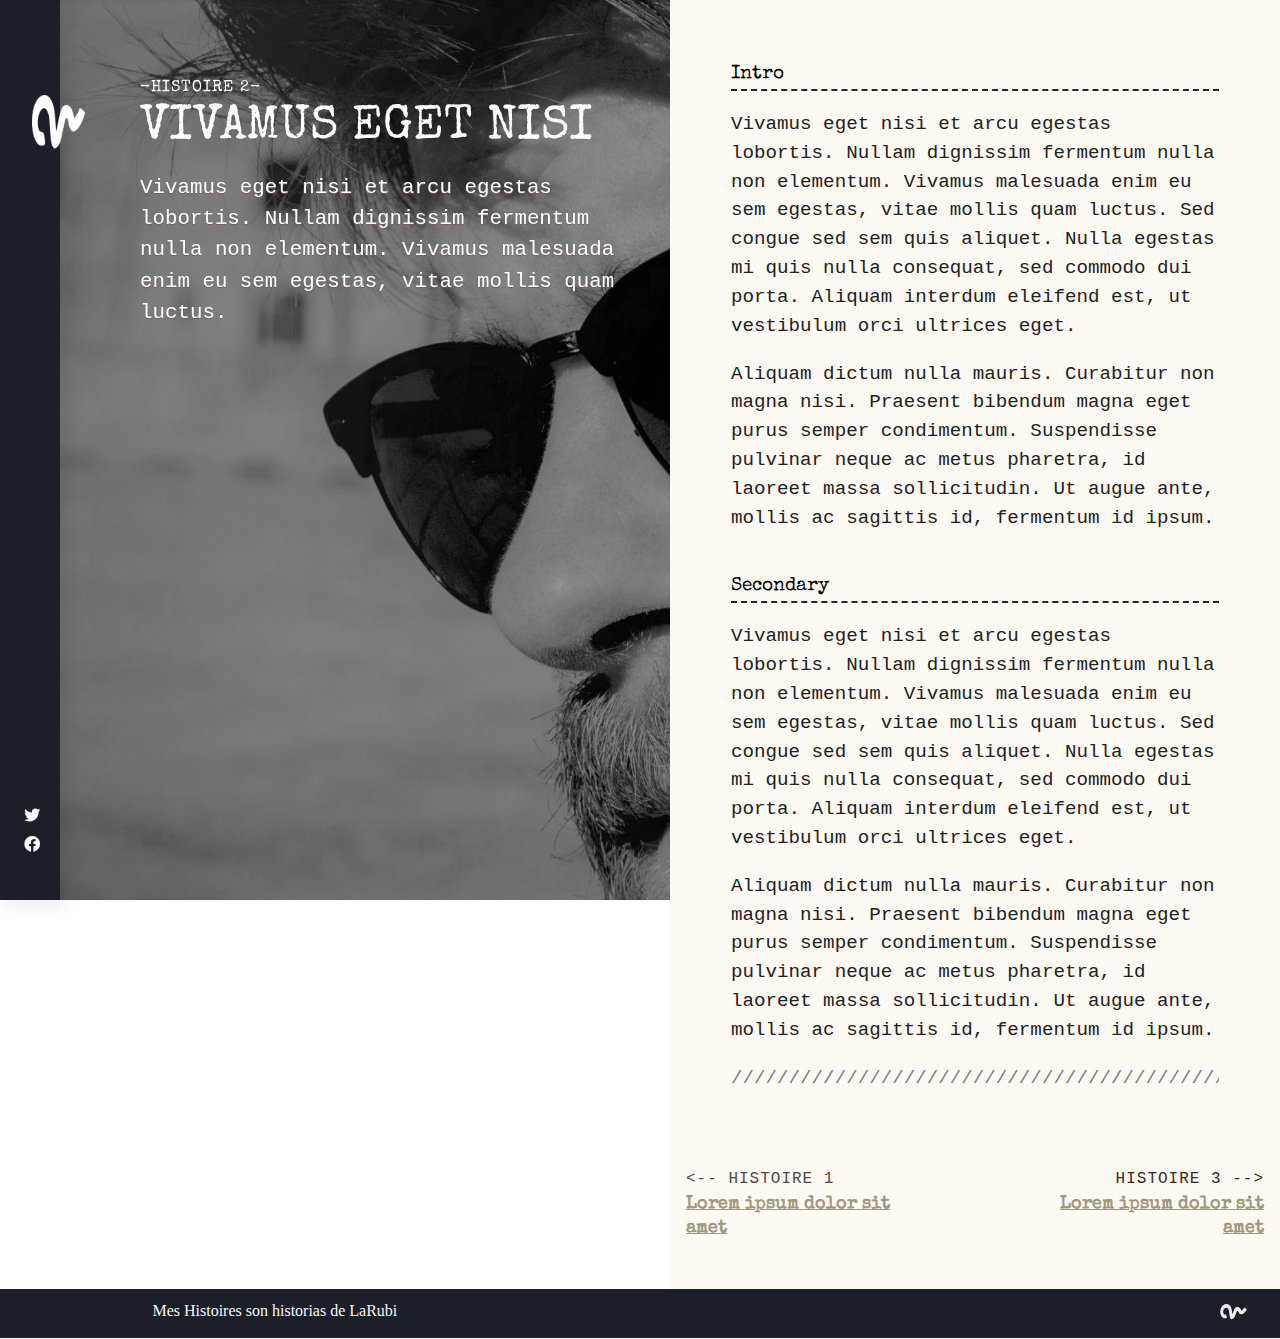
==== sheets/episodio_02.html @ 2a57379e "start" ====
<!doctype html>
<html>
    
<head>
      <meta charset="utf-8">
      <meta name="description" content="">
      <meta name="viewport" content="width=device-width, initial-scale=1">
      <title>Vivamus eget nisi</title>
      <link rel="stylesheet" href="assets/css/dropcast0af4.css?v6">
      <link rel="author" href="humans.html">
      <link href="../use.fontawesome.com/releases/v5.0.6/css/all.css" rel="stylesheet">
      <link href="https://fonts.googleapis.com/css?family=Open+Sans|Special+Elite" rel="stylesheet">
      <script src="../ajax.googleapis.com/ajax/libs/jquery/3.3.1/jquery.min.js"></script>
      <!-- Global site tag (gtag.js) - Google Analytics -->
<script async src="https://www.googletagmanager.com/gtag/js?id=UA-24274529-2"></script>
<script>
  window.dataLayer = window.dataLayer || [];
  function gtag(){dataLayer.push(arguments);}
  gtag('js', new Date());

  gtag('config', 'UA-24274529-2');
</script>
<meta name="description" content="Lorem ipsum dolor sit amet, consectetur adipiscing elit, sed do eiusmod tempor incididunt ut labore et dolore magna aliqua. Ut enim ad minim veniam, quis nostrud exercitation ullamco laboris nisi ut aliquip ex ea commodo consequat. Duis aute irure dolor in reprehenderit in voluptate velit esse cillum dolore eu fugiat nulla pariatur. Excepteur sint occaecat cupidatat non proident, sunt in culpa qui officia deserunt mollit anim id est laborum.">
<meta name="image" content="https://cuonda.com/storage/podcasts/28/rs/image_600x600.jpg">
<!-- Schema.org for Google -->
<meta itemprop="name" content="Mon titre">
<meta itemprop="description" content="Lorem ipsum dolor sit amet, consectetur adipiscing elit, sed do eiusmod tempor incididunt ut labore et dolore magna aliqua. Ut enim ad minim veniam, quis nostrud exercitation ullamco laboris nisi ut aliquip ex ea commodo consequat. Duis aute irure dolor in reprehenderit in voluptate velit esse cillum dolore eu fugiat nulla pariatur. Excepteur sint occaecat cupidatat non proident, sunt in culpa qui officia deserunt mollit anim id est laborum.">
<meta itemprop="image" content="https://cuonda.com/storage/podcasts/28/rs/image_600x600.jpg">
<!-- Twitter -->
<meta name="twitter:card" content="summary">
<meta name="twitter:title" content="Mon titre">
<meta name="twitter:description" content="Lorem ipsum dolor sit amet, consectetur adipiscing elit, sed do eiusmod tempor incididunt ut labore et dolore magna aliqua. Ut enim ad minim veniam, quis nostrud exercitation ullamco laboris nisi ut aliquip ex ea commodo consequat. Duis aute irure dolor in reprehenderit in voluptate velit esse cillum dolore eu fugiat nulla pariatur. Excepteur sint occaecat cupidatat non proident, sunt in culpa qui officia deserunt mollit anim id est laborum.">
<meta name="twitter:site" content="mipseudonimo">
<meta name="twitter:creator" content="mipseudonimo">
<!-- Open Graph general (Facebook, Pinterest & Google+) -->
<meta name="og:title" content="Mon titre">
<meta name="og:description" content="Lorem ipsum dolor sit amet, consectetur adipiscing elit, sed do eiusmod tempor incididunt ut labore et dolore magna aliqua. Ut enim ad minim veniam, quis nostrud exercitation ullamco laboris nisi ut aliquip ex ea commodo consequat. Duis aute irure dolor in reprehenderit in voluptate velit esse cillum dolore eu fugiat nulla pariatur. Excepteur sint occaecat cupidatat non proident, sunt in culpa qui officia deserunt mollit anim id est laborum.">
<meta name="og:image" content="assets/images/background.jpg">
<meta name="og:url" content="https://www.miweb.com/">
<meta name="og:site_name" content="Mon titre">
<meta name="og:locale" content="es_ES">
<meta name="og:type" content="website">
    </head>
    <body class="page--detail">
      <nav>
        <div class="logo nav__logo">
          <a href="index.html"><img src="assets/images/logo.png" alt="logo"/></a>
        </div>
          <ul class="nav__social">
            <li><a href="https://twitter.com/meshistoires " class="nav_social__item"><i class="fab fa-twitter"></i></a></li>
            <li><a href="https://www.facebook.com/meshistoires /" class="nav_social__item"><i class="fab fa-facebook"></i></a></li>

          </ul>
      </nav>
      <section class="site">

        <div class="left">
          <div class="site__fixed">
          <label for="" class="site__label">HISTOIRE 2</label>
          <h1 class="site__title site__title--separator">Vivamus eget nisi</h1>
          <p class="site__description">Vivamus eget nisi et arcu egestas lobortis. Nullam dignissim fermentum nulla non elementum. Vivamus malesuada enim eu sem egestas, vitae mollis quam luctus.</p>
        </div>
        </div>
        <div class="right">
           <div class="background"></div>

          <div class="site__trascription">
            <h4 class="site__secondary_title">Intro</h4>

          <p>Vivamus eget nisi et arcu egestas lobortis. Nullam dignissim fermentum nulla non elementum. Vivamus malesuada enim eu sem egestas, vitae mollis quam luctus. Sed congue sed sem quis aliquet. Nulla egestas mi quis nulla consequat, sed commodo dui porta. Aliquam interdum eleifend est, ut vestibulum orci ultrices eget.</p>

          <p>Aliquam dictum nulla mauris. Curabitur non magna nisi. Praesent bibendum magna eget purus semper condimentum. Suspendisse pulvinar neque ac metus pharetra, id laoreet massa sollicitudin. Ut augue ante, mollis ac sagittis id, fermentum id ipsum.</p>

          <h4 class="site__secondary_title">Secondary</h4>

          <p>Vivamus eget nisi et arcu egestas lobortis. Nullam dignissim fermentum nulla non elementum. Vivamus malesuada enim eu sem egestas, vitae mollis quam luctus. Sed congue sed sem quis aliquet. Nulla egestas mi quis nulla consequat, sed commodo dui porta. Aliquam interdum eleifend est, ut vestibulum orci ultrices eget.</p>

          <p>Aliquam dictum nulla mauris. Curabitur non magna nisi. Praesent bibendum magna eget purus semper condimentum. Suspendisse pulvinar neque ac metus pharetra, id laoreet massa sollicitudin. Ut augue ante, mollis ac sagittis id, fermentum id ipsum.</p>

          <hr class="fin" />
          </div><a href="#" class="go-top" style="display: none;">Subir</a>
          <div class="site__navigation">
             <a href="episodio_01.html" class="site__navigation_items site__navigation_items--left ">
                <label for=""><-- HISTOIRE 1</label>
                <h4>Lorem ipsum dolor sit amet</h4>
              </a>
              <a href="episodio_03.html" class="site__navigation_items site__navigation_items--right">
                <label for="">HISTOIRE 3 --></label>
                <h4>Lorem ipsum dolor sit amet</h4>
              </a>
        </div>
      </section>
     
      <footer>
        <p class="footer__content">Mes Histoires son historias de LaRubi</p>
        <div class="logo footer__logo">
          <a href="https://cuonda.com/" target="_blank"><img src="assets/images/logo-white.svg" alt="logo"/></a>
        </div>
      </footer>

      <script src="assets/js/up.js"></script>
    </body>

</html>
---- sheets/assets/css/dropcast0af4.css ----
@charset "UTF-8";body,footer{display:flex}.nav__social,.site__trascription ul li{list-style-type:none}.nav__item,.site__button,.site__label,.site__title{text-transform:uppercase}@keyframes buzz{50%{transform:translate(3px)}100%{transform:translate(-3px)}}@keyframes spin{from{transform:rotateZ(0)}to{transform:rotateZ(1turn)}}@keyframes shake{0%,100%,20%{transform:translateX(0)}40%,80%{transform:translateX(-2px)}60%{transform:translateX(2px)}}*{box-sizing:border-box}body,html{margin:0;padding:0;-webkit-font-smoothing:antialiased;-moz-osx-font-smoothing:grayscale}html{height:100%}body{min-height:100%;font-size:62.5%;font-family:Georgia,serif;color:#222;flex-direction:column}body.page--detail .site__title{margin-top:.5rem}.site__author,.site__label,.title,h1,h2,h3,h4,h5{font-family:'Special Elite',serif}a{text-decoration:none;color:#755351;font-weight:500}a:hover,footer .footer__links a{text-decoration:underline}footer{background-color:#1C1F2A;padding:.5rem 2rem;font-size:1rem;font-weight:300;color:#f5f5f5}footer .footer__content{width:90%;margin:5px auto}footer .footer__logo{text-align:right;align-self:center;margin-top:.5rem 0 -.5rem 0}footer .footer__links{display:block;text-align:center;margin-top:5px}footer .footer__links a{color:#c7c7c7;margin:0 5px}.go-top,.go-top:hover,.nav__item a:hover,.site__title a:hover{text-decoration:none}footer .footer__links a+a::before{content:"|";margin-right:5px}.hidden{opacity:0}.go-top{position:fixed;bottom:7rem;right:.5rem;color:#fff;background-color:rgba(0,0,0,.25);font-size:12px;padding:10px;display:none;margin:0}.nav__logo,nav{position:relative}.go-top:hover{background-color:rgba(0,0,0,.6);color:#fff}nav{background:#1C1F2A;box-shadow:5px 2px 20px 0 rgba(0,0,0,.1);display:flex}nav>*{width:50%}.nav__logo{display:block;transform:none;left:28px}.nav__logo img{width:60px;display:block}.nav__item{font-family:Georgia,serif;font-size:1.4rem;color:#222;letter-spacing:1.45px}.nav__item a{color:#222;font-weight:500}.nav__item a:hover{color:#5D6BCF}.nav__social{display:none;position:absolute;bottom:0;left:0;padding:1.5rem;font-size:1rem;line-height:1.8}.nav_social__item{color:#fff;display:block}.nav_social__item:hover{animation:shake .8s ease-in-out}.site{padding:2rem 3rem;background-image:url(../images/Enlight3.jpg);background-repeat:no-repeat;background-position:center;-ms-background-size:contain;-o-background-size:contain;-moz-background-size:contain;-webkit-background-size:contain;background-size:contain}@media only screen and (max-width:999px){.page--detail .site{padding:0;background:0 0}.page--detail .site .left{padding:2rem 3rem;height:auto;background-repeat:no-repeat;background-position:center;-ms-background-size:cover;-o-background-size:cover;-moz-background-size:cover;-webkit-background-size:cover;background-size:cover;background-image:url(../images/salto2.jpg)}.page--detail.creditos .site{background-image:url(../images/Enlight3.jpg)}.page--detail.creditos .site .right{min-height:900px}.page--detail .site .right{padding:2rem 3rem}}@media only screen and (min-width:1000px){.page--detail .site{background-image:url(../images/salto2.jpg)}.page--detail.creditos .site{background-image:url(../images/Enlight3.jpg)}}.site .site__wrapp{width:100%;max-width:550px;text-align:center}.site__title{font-size:3rem;margin-bottom:1rem;position:relative;text-align:left;color:#fff;font-weight:300}.site__title a{color:#fff}.site__author{color:#fff;font-size:1.4rem;margin:0 0 2rem;text-align:left}.site__button,.site__description{font-size:1.3rem;color:#fff;font-family:monospace}.mobile .site__subtitle,.site__button{margin-top:20px}.site__author::after{content:".-";margin-right:5px}.site__description{line-height:1.5;font-weight:200;text-align:left;z-index:1;text-shadow:0 1px 1px #7c5d5b}.site__description a{text-decoration:underline;color:#fff}.audio-player{position:fixed;bottom:0;left:0;right:0;min-width:300px;width:100%;height:100px;overflow:hidden;z-index:10000}.mobile{padding:20px;background:#8c7873;display:block}.desktop{display:none}.desktop .site__description{max-width:700px}.page--detail .site__description{max-width:550px;margin-bottom:60px;margin-top:20px}.background{width:100%;height:100%;background-image:url(../images/ruido.gif);position:absolute;z-index:-1;left:0;background-size:300%}.episode,.episode__detail,.episode__media,.last::after{position:relative}.page--detail .background{z-index:0;background-repeat:repeat}.site__button{border:2px solid #fff;padding:20px;background:0 0;display:inline-block}.site__label{font-size:1rem;font-weight:300;letter-spacing:1px;color:#fff;margin-bottom:10px}.site__label::after,.site__label::before{content:"-"}.site__subtitle{color:#fff;margin:20% 0 0;font-size:1.4rem;font-weight:300}.site__secondary_title{color:#000;margin-top:40px;font-size:1.2rem;border-bottom:2px dashed #272525}.site__trascription{font-family:monospace;font-size:1.2rem;line-height:1.5;max-width:600px;width:100%;margin:20px auto;z-index:5}.site__trascription .note,.site__trascription .voz{font-family:monospace;display:block;color:#676565;margin:5px auto;font-size:1em}.site__trascription .voz::before{content:"—————— ["}.site__trascription .voz::after{content:"]"}.site__trascription ul li p{margin:1px 0 5px}.site__trascription ul li+li::before{content:"---";display:block;margin-bottom:20px;color:#a2a193;margin-top:5px}.site__trascription ul li cite::before{content:"-.";color:#a2a193;margin-right:5px}.site__trascription .fin{width:100%;overflow:hidden;border:0}.site__trascription .fin::after{content:"//////////////////////////////////////////////////////////////////////////////////////////////////"}.site__navigation{display:flex;justify-content:space-between;margin-bottom:2rem;z-index:1}.site__navigation:hover .site__navigation_items{text-decoration:none}.site__navigation *{transition:.5s ease-out}.site__navigation .site__navigation_items{display:flex;flex-direction:column;justify-content:center;padding:1rem}.site__navigation .site__navigation_items label{text-transform:uppercase;letter-spacing:1px;margin-bottom:5px;font-size:1rem;font-family:monospace}.site__navigation .site__navigation_items h4{margin:0;font-size:1.1rem;line-height:1.5rem;font-weight:700}.episode__number,h4{font-family:'Special Elite',serif;font-weight:300}.site__navigation .site__navigation_items--right{padding-left:3.5rem;text-align:right}.site__navigation .site__navigation_items--right label{color:#392827}.site__navigation .site__navigation_items--right:hover label{color:#000}.site__navigation .site__navigation_items--left{padding-right:3.5rem}.site__navigation .site__navigation_items--left label{color:#4e4949}.site__navigation .site__navigation_items--left:hover label{color:#000}#site__bg{display:none}.last .voz{display:inline}.last::after{content:"|";display:inline-block;font-size:1.4rem;top:2px;animation-timing-function:linear;animation-iteration-count:infinite;-webkit-animation-name:blink;-webkit-animation-duration:1.5s;-webkit-animation-timing-function:linear;-webkit-animation-iteration-count:infinite}@-moz-keyframes blink{0%,100%{opacity:1}50%{opacity:0}}@-webkit-keyframes blink{0%,100%{opacity:1}50%{opacity:0}}@keyframes blink{0%,100%{opacity:1}50%{opacity:0}}.episodes{padding:20px}.episode::after{width:100%;display:inline-block;overflow:hidden;margin:20px auto;content:'=================================================================================================================================================='}.episode:nth-child(1) .episode__image{background-image:url(../images/photos/edited/1.jpg);background-size:100%}.episode:nth-child(2) .episode__image,.episode:nth-child(3) .episode__image,.episode:nth-child(4) .episode__image,.episode:nth-child(5) .episode__image{background-image:url(../images/photos/edited/podcast_generico.jpg)}.episode:hover .episode__detail:before{width:100%}.episode:hover:nth-child(1) .episode__image{background-image:url(../images/photos/original/1.jpg)}.episode:hover:nth-child(2) .episode__image,.episode:hover:nth-child(3) .episode__image,.episode:hover:nth-child(4) .episode__image,.episode:hover:nth-child(5) .episode__image{background-image:url(../images/photos/original/podcast_generico.jpg)}.episode__number{display:none;font-size:1rem;margin:5px 0;color:#909090}.episode__number::after,.episode__number::before{content:"-"}.episode__image{background-size:cover;background-position:center;width:100%;height:100%;display:block}.episode__media{float:left;margin-right:20px}.episode__detail{max-width:720px;margin:0 auto;padding:0}h4{font-size:1.2rem;margin-bottom:1rem;color:#c1c2c5}a h4{text-decoration:underline;color:#a29780}.episode__description{margin-top:0;font-size:1.1rem;line-height:1.2;font-weight:400;color:#9a9a9a;font-family:monospace}a .episode__description{color:#292C37}@media only screen and (max-width:320px){.page--detail .site{width:100%;height:428px;background-size:340%}.episode__detail{width:100%}.episode__media{width:100%;height:60px;max-width:100px}}@media only screen and (min-width:320px){.page--detail .site,.site{background-repeat:no-repeat}.left .site__title.site__title--separator:after,.right .playBtn{display:none}.site{background-position:25% 10%;-ms-background-size:cover;-o-background-size:cover;-moz-background-size:cover;-webkit-background-size:cover;background-size:cover}.page--detail .site{background-position:top left;-ms-background-size:220%;-o-background-size:220%;-moz-background-size:220%;-webkit-background-size:220%;background-size:220%}.right .episode__image{width:100px;float:left;margin:1.5rem 1rem 0 0;border-radius:2px}.site__title{font-size:2.5rem}.episode__media{width:100%;height:60px;max-width:100px}}@media only screen and (min-width:480px){.site__title{font-size:3rem}}@media only screen and (min-width:640px){.page--detail .site{background-repeat:no-repeat;background-position:top left;-ms-background-size:100%;-o-background-size:100%;-moz-background-size:100%;-webkit-background-size:100%;background-size:100%}.background{background-size:100%}}@media only screen and (max-width:999px){.creditos .background,.creditos .left{display:none}.page--detail.creditos .site{-ms-background-size:cover;-o-background-size:cover;-moz-background-size:cover;-webkit-background-size:cover;background-size:cover;height:100%}.creditos .site__trascription{color:#fff}.creditos .site__trascription .voz{color:#e2e2e1}.creditos .site__trascription cite,.creditos .site__trascription time{color:#fffbf}.creditos .site__trascription li a p{text-decoration:underline;color:#fff}}@media only screen and (min-width:1000px){.left,nav{flex-direction:column}#site__bg,nav{left:0;bottom:0}body{position:relative}nav{position:fixed;top:0;width:60px;transition:.5s}.episode,.episode__detail{width:100%}.nav__logo{top:91px}footer{padding-left:110px;margin-bottom:-1rem}footer .footer__links{display:inline-block;margin-top:0;float:right}.main{display:flex;padding-left:60px;flex-grow:1}#site__bg,.nav__social{display:block}#site__bg{position:absolute;top:0;right:0;z-index:-1}.site{padding-top:4rem;padding-left:4rem;flex:1}.page--detail .site{background-repeat:no-repeat;background-position:1% 1%;-ms-background-size:cover;-o-background-size:cover;-moz-background-size:cover;-webkit-background-size:cover;background-size:cover;background-attachment:fixed}.nav__item{font-size:.8rem;letter-spacing:2px}.nav__item a{font-weight:600}.episodes{display:flex;flex-wrap:wrap;max-width:520px;padding:3%}.episode a,.episode__number{display:block}.episode{flex-direction:row;margin-right:2rem}.episode a{padding:15px;transition:background .3s ease-in-out}.episode a:hover{text-decoration:none;background:#efefef}.episode__media{width:100%;height:140px;max-width:190px;margin:0 10px 10px 0}.page--detail .site{display:flex;padding:0 0 0 60px}.left,.right{width:50%}.left{padding-left:5rem;padding-top:5rem;display:flex;height:auto}.left .site__title.site__title--separator:after{display:block;width:100px}.left .episode__date{padding:1rem 0 2rem;color:#5D6BCF;font-weight:500;font-size:1rem}.right{display:flex;flex-direction:column;background-color:#fff9f4;position:relative}.right .episode__image{position:absolute;top:0;left:0;bottom:0;right:0;opacity:.1;-webkit-filter:grayscale(100%);filter:grayscale(100%);width:100%;margin:0;float:none;object-fit:cover}.right .site__description{font-weight:500;font-size:1rem;margin:0 5rem auto}.right .site__playbar{margin:5rem 3rem 0}.right .site__navigation{margin:2rem 0}.site__secondary_title{display:block}.audio-player{position:static}.site__fixed{position:fixed}.audio-player,.site__fixed{width:380px}.site__trascription{width:80%}.mobile{display:none}.desktop{display:block}}@media only screen and (min-width:501px) and (max-width:999px){.go-top{bottom:180px}}@media only screen and (min-width:501px){.audio-player{height:160px}}@media only screen and (min-width:1280px){.audio-player{margin-top:120px}.audio-player,.site__fixed{width:520px}}@media only screen and (min-width:1400px){.right .site__secondary_title{max-width:900px;margin:2rem auto 0}.episodes{max-width:800px;padding:4%}}@media only screen and (min-width:1600px){.left{padding-left:5rem;padding-top:5rem}.left .site__title--separator:after{position:relative;margin:0 auto}.right .site__description{max-width:60%;margin:0 auto auto}.right .site__playbar{margin:5rem 10% 0}}
---- use.fontawesome.com/releases/v5.0.6/css/all.css ----
/*!
 * Font Awesome Free 5.0.6 by @fontawesome - http://fontawesome.com
 * License - http://fontawesome.com/license (Icons: CC BY 4.0, Fonts: SIL OFL 1.1, Code: MIT License)
 */
.fa,.fab,.fal,.far,.fas{-moz-osx-font-smoothing:grayscale;-webkit-font-smoothing:antialiased;display:inline-block;font-style:normal;font-variant:normal;text-rendering:auto;line-height:1}.fa-lg{font-size:1.33333em;line-height:.75em;vertical-align:-.0667em}.fa-xs{font-size:.75em}.fa-sm{font-size:.875em}.fa-1x{font-size:1em}.fa-2x{font-size:2em}.fa-3x{font-size:3em}.fa-4x{font-size:4em}.fa-5x{font-size:5em}.fa-6x{font-size:6em}.fa-7x{font-size:7em}.fa-8x{font-size:8em}.fa-9x{font-size:9em}.fa-10x{font-size:10em}.fa-fw{text-align:center;width:1.25em}.fa-ul{list-style-type:none;margin-left:2.5em;padding-left:0}.fa-ul>li{position:relative}.fa-li{left:-2em;position:absolute;text-align:center;width:2em;line-height:inherit}.fa-border{border:.08em solid #eee;border-radius:.1em;padding:.2em .25em .15em}.fa-pull-left{float:left}.fa-pull-right{float:right}.fa.fa-pull-left,.fab.fa-pull-left,.fal.fa-pull-left,.far.fa-pull-left,.fas.fa-pull-left{margin-right:.3em}.fa.fa-pull-right,.fab.fa-pull-right,.fal.fa-pull-right,.far.fa-pull-right,.fas.fa-pull-right{margin-left:.3em}.fa-spin{-webkit-animation:a 2s infinite linear;animation:a 2s infinite linear}.fa-pulse{-webkit-animation:a 1s infinite steps(8);animation:a 1s infinite steps(8)}@-webkit-keyframes a{0%{-webkit-transform:rotate(0deg);transform:rotate(0deg)}to{-webkit-transform:rotate(1turn);transform:rotate(1turn)}}@keyframes a{0%{-webkit-transform:rotate(0deg);transform:rotate(0deg)}to{-webkit-transform:rotate(1turn);transform:rotate(1turn)}}.fa-rotate-90{-ms-filter:"progid:DXImageTransform.Microsoft.BasicImage(rotation=1)";-webkit-transform:rotate(90deg);transform:rotate(90deg)}.fa-rotate-180{-ms-filter:"progid:DXImageTransform.Microsoft.BasicImage(rotation=2)";-webkit-transform:rotate(180deg);transform:rotate(180deg)}.fa-rotate-270{-ms-filter:"progid:DXImageTransform.Microsoft.BasicImage(rotation=3)";-webkit-transform:rotate(270deg);transform:rotate(270deg)}.fa-flip-horizontal{-ms-filter:"progid:DXImageTransform.Microsoft.BasicImage(rotation=0, mirror=1)";-webkit-transform:scaleX(-1);transform:scaleX(-1)}.fa-flip-vertical{-webkit-transform:scaleY(-1);transform:scaleY(-1)}.fa-flip-horizontal.fa-flip-vertical,.fa-flip-vertical{-ms-filter:"progid:DXImageTransform.Microsoft.BasicImage(rotation=2, mirror=1)"}.fa-flip-horizontal.fa-flip-vertical{-webkit-transform:scale(-1);transform:scale(-1)}:root .fa-flip-horizontal,:root .fa-flip-vertical,:root .fa-rotate-90,:root .fa-rotate-180,:root .fa-rotate-270{-webkit-filter:none;filter:none}.fa-stack{display:inline-block;height:2em;line-height:2em;position:relative;vertical-align:middle;width:2em}.fa-stack-1x,.fa-stack-2x{left:0;position:absolute;text-align:center;width:100%}.fa-stack-1x{line-height:inherit}.fa-stack-2x{font-size:2em}.fa-inverse{color:#fff}.fa-500px:before{content:"\f26e"}.fa-accessible-icon:before{content:"\f368"}.fa-accusoft:before{content:"\f369"}.fa-address-book:before{content:"\f2b9"}.fa-address-card:before{content:"\f2bb"}.fa-adjust:before{content:"\f042"}.fa-adn:before{content:"\f170"}.fa-adversal:before{content:"\f36a"}.fa-affiliatetheme:before{content:"\f36b"}.fa-algolia:before{content:"\f36c"}.fa-align-center:before{content:"\f037"}.fa-align-justify:before{content:"\f039"}.fa-align-left:before{content:"\f036"}.fa-align-right:before{content:"\f038"}.fa-amazon:before{content:"\f270"}.fa-amazon-pay:before{content:"\f42c"}.fa-ambulance:before{content:"\f0f9"}.fa-american-sign-language-interpreting:before{content:"\f2a3"}.fa-amilia:before{content:"\f36d"}.fa-anchor:before{content:"\f13d"}.fa-android:before{content:"\f17b"}.fa-angellist:before{content:"\f209"}.fa-angle-double-down:before{content:"\f103"}.fa-angle-double-left:before{content:"\f100"}.fa-angle-double-right:before{content:"\f101"}.fa-angle-double-up:before{content:"\f102"}.fa-angle-down:before{content:"\f107"}.fa-angle-left:before{content:"\f104"}.fa-angle-right:before{content:"\f105"}.fa-angle-up:before{content:"\f106"}.fa-angrycreative:before{content:"\f36e"}.fa-angular:before{content:"\f420"}.fa-app-store:before{content:"\f36f"}.fa-app-store-ios:before{content:"\f370"}.fa-apper:before{content:"\f371"}.fa-apple:before{content:"\f179"}.fa-apple-pay:before{content:"\f415"}.fa-archive:before{content:"\f187"}.fa-arrow-alt-circle-down:before{content:"\f358"}.fa-arrow-alt-circle-left:before{content:"\f359"}.fa-arrow-alt-circle-right:before{content:"\f35a"}.fa-arrow-alt-circle-up:before{content:"\f35b"}.fa-arrow-circle-down:before{content:"\f0ab"}.fa-arrow-circle-left:before{content:"\f0a8"}.fa-arrow-circle-right:before{content:"\f0a9"}.fa-arrow-circle-up:before{content:"\f0aa"}.fa-arrow-down:before{content:"\f063"}.fa-arrow-left:before{content:"\f060"}.fa-arrow-right:before{content:"\f061"}.fa-arrow-up:before{content:"\f062"}.fa-arrows-alt:before{content:"\f0b2"}.fa-arrows-alt-h:before{content:"\f337"}.fa-arrows-alt-v:before{content:"\f338"}.fa-assistive-listening-systems:before{content:"\f2a2"}.fa-asterisk:before{content:"\f069"}.fa-asymmetrik:before{content:"\f372"}.fa-at:before{content:"\f1fa"}.fa-audible:before{content:"\f373"}.fa-audio-description:before{content:"\f29e"}.fa-autoprefixer:before{content:"\f41c"}.fa-avianex:before{content:"\f374"}.fa-aviato:before{content:"\f421"}.fa-aws:before{content:"\f375"}.fa-backward:before{content:"\f04a"}.fa-balance-scale:before{content:"\f24e"}.fa-ban:before{content:"\f05e"}.fa-bandcamp:before{content:"\f2d5"}.fa-barcode:before{content:"\f02a"}.fa-bars:before{content:"\f0c9"}.fa-baseball-ball:before{content:"\f433"}.fa-basketball-ball:before{content:"\f434"}.fa-bath:before{content:"\f2cd"}.fa-battery-empty:before{content:"\f244"}.fa-battery-full:before{content:"\f240"}.fa-battery-half:before{content:"\f242"}.fa-battery-quarter:before{content:"\f243"}.fa-battery-three-quarters:before{content:"\f241"}.fa-bed:before{content:"\f236"}.fa-beer:before{content:"\f0fc"}.fa-behance:before{content:"\f1b4"}.fa-behance-square:before{content:"\f1b5"}.fa-bell:before{content:"\f0f3"}.fa-bell-slash:before{content:"\f1f6"}.fa-bicycle:before{content:"\f206"}.fa-bimobject:before{content:"\f378"}.fa-binoculars:before{content:"\f1e5"}.fa-birthday-cake:before{content:"\f1fd"}.fa-bitbucket:before{content:"\f171"}.fa-bitcoin:before{content:"\f379"}.fa-bity:before{content:"\f37a"}.fa-black-tie:before{content:"\f27e"}.fa-blackberry:before{content:"\f37b"}.fa-blind:before{content:"\f29d"}.fa-blogger:before{content:"\f37c"}.fa-blogger-b:before{content:"\f37d"}.fa-bluetooth:before{content:"\f293"}.fa-bluetooth-b:before{content:"\f294"}.fa-bold:before{content:"\f032"}.fa-bolt:before{content:"\f0e7"}.fa-bomb:before{content:"\f1e2"}.fa-book:before{content:"\f02d"}.fa-bookmark:before{content:"\f02e"}.fa-bowling-ball:before{content:"\f436"}.fa-braille:before{content:"\f2a1"}.fa-briefcase:before{content:"\f0b1"}.fa-btc:before{content:"\f15a"}.fa-bug:before{content:"\f188"}.fa-building:before{content:"\f1ad"}.fa-bullhorn:before{content:"\f0a1"}.fa-bullseye:before{content:"\f140"}.fa-buromobelexperte:before{content:"\f37f"}.fa-bus:before{content:"\f207"}.fa-buysellads:before{content:"\f20d"}.fa-calculator:before{content:"\f1ec"}.fa-calendar:before{content:"\f133"}.fa-calendar-alt:before{content:"\f073"}.fa-calendar-check:before{content:"\f274"}.fa-calendar-minus:before{content:"\f272"}.fa-calendar-plus:before{content:"\f271"}.fa-calendar-times:before{content:"\f273"}.fa-camera:before{content:"\f030"}.fa-camera-retro:before{content:"\f083"}.fa-car:before{content:"\f1b9"}.fa-caret-down:before{content:"\f0d7"}.fa-caret-left:before{content:"\f0d9"}.fa-caret-right:before{content:"\f0da"}.fa-caret-square-down:before{content:"\f150"}.fa-caret-square-left:before{content:"\f191"}.fa-caret-square-right:before{content:"\f152"}.fa-caret-square-up:before{content:"\f151"}.fa-caret-up:before{content:"\f0d8"}.fa-cart-arrow-down:before{content:"\f218"}.fa-cart-plus:before{content:"\f217"}.fa-cc-amazon-pay:before{content:"\f42d"}.fa-cc-amex:before{content:"\f1f3"}.fa-cc-apple-pay:before{content:"\f416"}.fa-cc-diners-club:before{content:"\f24c"}.fa-cc-discover:before{content:"\f1f2"}.fa-cc-jcb:before{content:"\f24b"}.fa-cc-mastercard:before{content:"\f1f1"}.fa-cc-paypal:before{content:"\f1f4"}.fa-cc-stripe:before{content:"\f1f5"}.fa-cc-visa:before{content:"\f1f0"}.fa-centercode:before{content:"\f380"}.fa-certificate:before{content:"\f0a3"}.fa-chart-area:before{content:"\f1fe"}.fa-chart-bar:before{content:"\f080"}.fa-chart-line:before{content:"\f201"}.fa-chart-pie:before{content:"\f200"}.fa-check:before{content:"\f00c"}.fa-check-circle:before{content:"\f058"}.fa-check-square:before{content:"\f14a"}.fa-chess:before{content:"\f439"}.fa-chess-bishop:before{content:"\f43a"}.fa-chess-board:before{content:"\f43c"}.fa-chess-king:before{content:"\f43f"}.fa-chess-knight:before{content:"\f441"}.fa-chess-pawn:before{content:"\f443"}.fa-chess-queen:before{content:"\f445"}.fa-chess-rook:before{content:"\f447"}.fa-chevron-circle-down:before{content:"\f13a"}.fa-chevron-circle-left:before{content:"\f137"}.fa-chevron-circle-right:before{content:"\f138"}.fa-chevron-circle-up:before{content:"\f139"}.fa-chevron-down:before{content:"\f078"}.fa-chevron-left:before{content:"\f053"}.fa-chevron-right:before{content:"\f054"}.fa-chevron-up:before{content:"\f077"}.fa-child:before{content:"\f1ae"}.fa-chrome:before{content:"\f268"}.fa-circle:before{content:"\f111"}.fa-circle-notch:before{content:"\f1ce"}.fa-clipboard:before{content:"\f328"}.fa-clock:before{content:"\f017"}.fa-clone:before{content:"\f24d"}.fa-closed-captioning:before{content:"\f20a"}.fa-cloud:before{content:"\f0c2"}.fa-cloud-download-alt:before{content:"\f381"}.fa-cloud-upload-alt:before{content:"\f382"}.fa-cloudscale:before{content:"\f383"}.fa-cloudsmith:before{content:"\f384"}.fa-cloudversify:before{content:"\f385"}.fa-code:before{content:"\f121"}.fa-code-branch:before{content:"\f126"}.fa-codepen:before{content:"\f1cb"}.fa-codiepie:before{content:"\f284"}.fa-coffee:before{content:"\f0f4"}.fa-cog:before{content:"\f013"}.fa-cogs:before{content:"\f085"}.fa-columns:before{content:"\f0db"}.fa-comment:before{content:"\f075"}.fa-comment-alt:before{content:"\f27a"}.fa-comments:before{content:"\f086"}.fa-compass:before{content:"\f14e"}.fa-compress:before{content:"\f066"}.fa-connectdevelop:before{content:"\f20e"}.fa-contao:before{content:"\f26d"}.fa-copy:before{content:"\f0c5"}.fa-copyright:before{content:"\f1f9"}.fa-cpanel:before{content:"\f388"}.fa-creative-commons:before{content:"\f25e"}.fa-credit-card:before{content:"\f09d"}.fa-crop:before{content:"\f125"}.fa-crosshairs:before{content:"\f05b"}.fa-css3:before{content:"\f13c"}.fa-css3-alt:before{content:"\f38b"}.fa-cube:before{content:"\f1b2"}.fa-cubes:before{content:"\f1b3"}.fa-cut:before{content:"\f0c4"}.fa-cuttlefish:before{content:"\f38c"}.fa-d-and-d:before{content:"\f38d"}.fa-dashcube:before{content:"\f210"}.fa-database:before{content:"\f1c0"}.fa-deaf:before{content:"\f2a4"}.fa-delicious:before{content:"\f1a5"}.fa-deploydog:before{content:"\f38e"}.fa-deskpro:before{content:"\f38f"}.fa-desktop:before{content:"\f108"}.fa-deviantart:before{content:"\f1bd"}.fa-digg:before{content:"\f1a6"}.fa-digital-ocean:before{content:"\f391"}.fa-discord:before{content:"\f392"}.fa-discourse:before{content:"\f393"}.fa-dochub:before{content:"\f394"}.fa-docker:before{content:"\f395"}.fa-dollar-sign:before{content:"\f155"}.fa-dot-circle:before{content:"\f192"}.fa-download:before{content:"\f019"}.fa-draft2digital:before{content:"\f396"}.fa-dribbble:before{content:"\f17d"}.fa-dribbble-square:before{content:"\f397"}.fa-dropbox:before{content:"\f16b"}.fa-drupal:before{content:"\f1a9"}.fa-dyalog:before{content:"\f399"}.fa-earlybirds:before{content:"\f39a"}.fa-edge:before{content:"\f282"}.fa-edit:before{content:"\f044"}.fa-eject:before{content:"\f052"}.fa-elementor:before{content:"\f430"}.fa-ellipsis-h:before{content:"\f141"}.fa-ellipsis-v:before{content:"\f142"}.fa-ember:before{content:"\f423"}.fa-empire:before{content:"\f1d1"}.fa-envelope:before{content:"\f0e0"}.fa-envelope-open:before{content:"\f2b6"}.fa-envelope-square:before{content:"\f199"}.fa-envira:before{content:"\f299"}.fa-eraser:before{content:"\f12d"}.fa-erlang:before{content:"\f39d"}.fa-ethereum:before{content:"\f42e"}.fa-etsy:before{content:"\f2d7"}.fa-euro-sign:before{content:"\f153"}.fa-exchange-alt:before{content:"\f362"}.fa-exclamation:before{content:"\f12a"}.fa-exclamation-circle:before{content:"\f06a"}.fa-exclamation-triangle:before{content:"\f071"}.fa-expand:before{content:"\f065"}.fa-expand-arrows-alt:before{content:"\f31e"}.fa-expeditedssl:before{content:"\f23e"}.fa-external-link-alt:before{content:"\f35d"}.fa-external-link-square-alt:before{content:"\f360"}.fa-eye:before{content:"\f06e"}.fa-eye-dropper:before{content:"\f1fb"}.fa-eye-slash:before{content:"\f070"}.fa-facebook:before{content:"\f09a"}.fa-facebook-f:before{content:"\f39e"}.fa-facebook-messenger:before{content:"\f39f"}.fa-facebook-square:before{content:"\f082"}.fa-fast-backward:before{content:"\f049"}.fa-fast-forward:before{content:"\f050"}.fa-fax:before{content:"\f1ac"}.fa-female:before{content:"\f182"}.fa-fighter-jet:before{content:"\f0fb"}.fa-file:before{content:"\f15b"}.fa-file-alt:before{content:"\f15c"}.fa-file-archive:before{content:"\f1c6"}.fa-file-audio:before{content:"\f1c7"}.fa-file-code:before{content:"\f1c9"}.fa-file-excel:before{content:"\f1c3"}.fa-file-image:before{content:"\f1c5"}.fa-file-pdf:before{content:"\f1c1"}.fa-file-powerpoint:before{content:"\f1c4"}.fa-file-video:before{content:"\f1c8"}.fa-file-word:before{content:"\f1c2"}.fa-film:before{content:"\f008"}.fa-filter:before{content:"\f0b0"}.fa-fire:before{content:"\f06d"}.fa-fire-extinguisher:before{content:"\f134"}.fa-firefox:before{content:"\f269"}.fa-first-order:before{content:"\f2b0"}.fa-firstdraft:before{content:"\f3a1"}.fa-flag:before{content:"\f024"}.fa-flag-checkered:before{content:"\f11e"}.fa-flask:before{content:"\f0c3"}.fa-flickr:before{content:"\f16e"}.fa-flipboard:before{content:"\f44d"}.fa-fly:before{content:"\f417"}.fa-folder:before{content:"\f07b"}.fa-folder-open:before{content:"\f07c"}.fa-font:before{content:"\f031"}.fa-font-awesome:before{content:"\f2b4"}.fa-font-awesome-alt:before{content:"\f35c"}.fa-font-awesome-flag:before{content:"\f425"}.fa-fonticons:before{content:"\f280"}.fa-fonticons-fi:before{content:"\f3a2"}.fa-football-ball:before{content:"\f44e"}.fa-fort-awesome:before{content:"\f286"}.fa-fort-awesome-alt:before{content:"\f3a3"}.fa-forumbee:before{content:"\f211"}.fa-forward:before{content:"\f04e"}.fa-foursquare:before{content:"\f180"}.fa-free-code-camp:before{content:"\f2c5"}.fa-freebsd:before{content:"\f3a4"}.fa-frown:before{content:"\f119"}.fa-futbol:before{content:"\f1e3"}.fa-gamepad:before{content:"\f11b"}.fa-gavel:before{content:"\f0e3"}.fa-gem:before{content:"\f3a5"}.fa-genderless:before{content:"\f22d"}.fa-get-pocket:before{content:"\f265"}.fa-gg:before{content:"\f260"}.fa-gg-circle:before{content:"\f261"}.fa-gift:before{content:"\f06b"}.fa-git:before{content:"\f1d3"}.fa-git-square:before{content:"\f1d2"}.fa-github:before{content:"\f09b"}.fa-github-alt:before{content:"\f113"}.fa-github-square:before{content:"\f092"}.fa-gitkraken:before{content:"\f3a6"}.fa-gitlab:before{content:"\f296"}.fa-gitter:before{content:"\f426"}.fa-glass-martini:before{content:"\f000"}.fa-glide:before{content:"\f2a5"}.fa-glide-g:before{content:"\f2a6"}.fa-globe:before{content:"\f0ac"}.fa-gofore:before{content:"\f3a7"}.fa-golf-ball:before{content:"\f450"}.fa-goodreads:before{content:"\f3a8"}.fa-goodreads-g:before{content:"\f3a9"}.fa-google:before{content:"\f1a0"}.fa-google-drive:before{content:"\f3aa"}.fa-google-play:before{content:"\f3ab"}.fa-google-plus:before{content:"\f2b3"}.fa-google-plus-g:before{content:"\f0d5"}.fa-google-plus-square:before{content:"\f0d4"}.fa-google-wallet:before{content:"\f1ee"}.fa-graduation-cap:before{content:"\f19d"}.fa-gratipay:before{content:"\f184"}.fa-grav:before{content:"\f2d6"}.fa-gripfire:before{content:"\f3ac"}.fa-grunt:before{content:"\f3ad"}.fa-gulp:before{content:"\f3ae"}.fa-h-square:before{content:"\f0fd"}.fa-hacker-news:before{content:"\f1d4"}.fa-hacker-news-square:before{content:"\f3af"}.fa-hand-lizard:before{content:"\f258"}.fa-hand-paper:before{content:"\f256"}.fa-hand-peace:before{content:"\f25b"}.fa-hand-point-down:before{content:"\f0a7"}.fa-hand-point-left:before{content:"\f0a5"}.fa-hand-point-right:before{content:"\f0a4"}.fa-hand-point-up:before{content:"\f0a6"}.fa-hand-pointer:before{content:"\f25a"}.fa-hand-rock:before{content:"\f255"}.fa-hand-scissors:before{content:"\f257"}.fa-hand-spock:before{content:"\f259"}.fa-handshake:before{content:"\f2b5"}.fa-hashtag:before{content:"\f292"}.fa-hdd:before{content:"\f0a0"}.fa-heading:before{content:"\f1dc"}.fa-headphones:before{content:"\f025"}.fa-heart:before{content:"\f004"}.fa-heartbeat:before{content:"\f21e"}.fa-hips:before{content:"\f452"}.fa-hire-a-helper:before{content:"\f3b0"}.fa-history:before{content:"\f1da"}.fa-hockey-puck:before{content:"\f453"}.fa-home:before{content:"\f015"}.fa-hooli:before{content:"\f427"}.fa-hospital:before{content:"\f0f8"}.fa-hotjar:before{content:"\f3b1"}.fa-hourglass:before{content:"\f254"}.fa-hourglass-end:before{content:"\f253"}.fa-hourglass-half:before{content:"\f252"}.fa-hourglass-start:before{content:"\f251"}.fa-houzz:before{content:"\f27c"}.fa-html5:before{content:"\f13b"}.fa-hubspot:before{content:"\f3b2"}.fa-i-cursor:before{content:"\f246"}.fa-id-badge:before{content:"\f2c1"}.fa-id-card:before{content:"\f2c2"}.fa-image:before{content:"\f03e"}.fa-images:before{content:"\f302"}.fa-imdb:before{content:"\f2d8"}.fa-inbox:before{content:"\f01c"}.fa-indent:before{content:"\f03c"}.fa-industry:before{content:"\f275"}.fa-info:before{content:"\f129"}.fa-info-circle:before{content:"\f05a"}.fa-instagram:before{content:"\f16d"}.fa-internet-explorer:before{content:"\f26b"}.fa-ioxhost:before{content:"\f208"}.fa-italic:before{content:"\f033"}.fa-itunes:before{content:"\f3b4"}.fa-itunes-note:before{content:"\f3b5"}.fa-jenkins:before{content:"\f3b6"}.fa-joget:before{content:"\f3b7"}.fa-joomla:before{content:"\f1aa"}.fa-js:before{content:"\f3b8"}.fa-js-square:before{content:"\f3b9"}.fa-jsfiddle:before{content:"\f1cc"}.fa-key:before{content:"\f084"}.fa-keyboard:before{content:"\f11c"}.fa-keycdn:before{content:"\f3ba"}.fa-kickstarter:before{content:"\f3bb"}.fa-kickstarter-k:before{content:"\f3bc"}.fa-korvue:before{content:"\f42f"}.fa-language:before{content:"\f1ab"}.fa-laptop:before{content:"\f109"}.fa-laravel:before{content:"\f3bd"}.fa-lastfm:before{content:"\f202"}.fa-lastfm-square:before{content:"\f203"}.fa-leaf:before{content:"\f06c"}.fa-leanpub:before{content:"\f212"}.fa-lemon:before{content:"\f094"}.fa-less:before{content:"\f41d"}.fa-level-down-alt:before{content:"\f3be"}.fa-level-up-alt:before{content:"\f3bf"}.fa-life-ring:before{content:"\f1cd"}.fa-lightbulb:before{content:"\f0eb"}.fa-line:before{content:"\f3c0"}.fa-link:before{content:"\f0c1"}.fa-linkedin:before{content:"\f08c"}.fa-linkedin-in:before{content:"\f0e1"}.fa-linode:before{content:"\f2b8"}.fa-linux:before{content:"\f17c"}.fa-lira-sign:before{content:"\f195"}.fa-list:before{content:"\f03a"}.fa-list-alt:before{content:"\f022"}.fa-list-ol:before{content:"\f0cb"}.fa-list-ul:before{content:"\f0ca"}.fa-location-arrow:before{content:"\f124"}.fa-lock:before{content:"\f023"}.fa-lock-open:before{content:"\f3c1"}.fa-long-arrow-alt-down:before{content:"\f309"}.fa-long-arrow-alt-left:before{content:"\f30a"}.fa-long-arrow-alt-right:before{content:"\f30b"}.fa-long-arrow-alt-up:before{content:"\f30c"}.fa-low-vision:before{content:"\f2a8"}.fa-lyft:before{content:"\f3c3"}.fa-magento:before{content:"\f3c4"}.fa-magic:before{content:"\f0d0"}.fa-magnet:before{content:"\f076"}.fa-male:before{content:"\f183"}.fa-map:before{content:"\f279"}.fa-map-marker:before{content:"\f041"}.fa-map-marker-alt:before{content:"\f3c5"}.fa-map-pin:before{content:"\f276"}.fa-map-signs:before{content:"\f277"}.fa-mars:before{content:"\f222"}.fa-mars-double:before{content:"\f227"}.fa-mars-stroke:before{content:"\f229"}.fa-mars-stroke-h:before{content:"\f22b"}.fa-mars-stroke-v:before{content:"\f22a"}.fa-maxcdn:before{content:"\f136"}.fa-medapps:before{content:"\f3c6"}.fa-medium:before{content:"\f23a"}.fa-medium-m:before{content:"\f3c7"}.fa-medkit:before{content:"\f0fa"}.fa-medrt:before{content:"\f3c8"}.fa-meetup:before{content:"\f2e0"}.fa-meh:before{content:"\f11a"}.fa-mercury:before{content:"\f223"}.fa-microchip:before{content:"\f2db"}.fa-microphone:before{content:"\f130"}.fa-microphone-slash:before{content:"\f131"}.fa-microsoft:before{content:"\f3ca"}.fa-minus:before{content:"\f068"}.fa-minus-circle:before{content:"\f056"}.fa-minus-square:before{content:"\f146"}.fa-mix:before{content:"\f3cb"}.fa-mixcloud:before{content:"\f289"}.fa-mizuni:before{content:"\f3cc"}.fa-mobile:before{content:"\f10b"}.fa-mobile-alt:before{content:"\f3cd"}.fa-modx:before{content:"\f285"}.fa-monero:before{content:"\f3d0"}.fa-money-bill-alt:before{content:"\f3d1"}.fa-moon:before{content:"\f186"}.fa-motorcycle:before{content:"\f21c"}.fa-mouse-pointer:before{content:"\f245"}.fa-music:before{content:"\f001"}.fa-napster:before{content:"\f3d2"}.fa-neuter:before{content:"\f22c"}.fa-newspaper:before{content:"\f1ea"}.fa-nintendo-switch:before{content:"\f418"}.fa-node:before{content:"\f419"}.fa-node-js:before{content:"\f3d3"}.fa-npm:before{content:"\f3d4"}.fa-ns8:before{content:"\f3d5"}.fa-nutritionix:before{content:"\f3d6"}.fa-object-group:before{content:"\f247"}.fa-object-ungroup:before{content:"\f248"}.fa-odnoklassniki:before{content:"\f263"}.fa-odnoklassniki-square:before{content:"\f264"}.fa-opencart:before{content:"\f23d"}.fa-openid:before{content:"\f19b"}.fa-opera:before{content:"\f26a"}.fa-optin-monster:before{content:"\f23c"}.fa-osi:before{content:"\f41a"}.fa-outdent:before{content:"\f03b"}.fa-page4:before{content:"\f3d7"}.fa-pagelines:before{content:"\f18c"}.fa-paint-brush:before{content:"\f1fc"}.fa-palfed:before{content:"\f3d8"}.fa-paper-plane:before{content:"\f1d8"}.fa-paperclip:before{content:"\f0c6"}.fa-paragraph:before{content:"\f1dd"}.fa-paste:before{content:"\f0ea"}.fa-patreon:before{content:"\f3d9"}.fa-pause:before{content:"\f04c"}.fa-pause-circle:before{content:"\f28b"}.fa-paw:before{content:"\f1b0"}.fa-paypal:before{content:"\f1ed"}.fa-pen-square:before{content:"\f14b"}.fa-pencil-alt:before{content:"\f303"}.fa-percent:before{content:"\f295"}.fa-periscope:before{content:"\f3da"}.fa-phabricator:before{content:"\f3db"}.fa-phoenix-framework:before{content:"\f3dc"}.fa-phone:before{content:"\f095"}.fa-phone-square:before{content:"\f098"}.fa-phone-volume:before{content:"\f2a0"}.fa-php:before{content:"\f457"}.fa-pied-piper:before{content:"\f2ae"}.fa-pied-piper-alt:before{content:"\f1a8"}.fa-pied-piper-pp:before{content:"\f1a7"}.fa-pinterest:before{content:"\f0d2"}.fa-pinterest-p:before{content:"\f231"}.fa-pinterest-square:before{content:"\f0d3"}.fa-plane:before{content:"\f072"}.fa-play:before{content:"\f04b"}.fa-play-circle:before{content:"\f144"}.fa-playstation:before{content:"\f3df"}.fa-plug:before{content:"\f1e6"}.fa-plus:before{content:"\f067"}.fa-plus-circle:before{content:"\f055"}.fa-plus-square:before{content:"\f0fe"}.fa-podcast:before{content:"\f2ce"}.fa-pound-sign:before{content:"\f154"}.fa-power-off:before{content:"\f011"}.fa-print:before{content:"\f02f"}.fa-product-hunt:before{content:"\f288"}.fa-pushed:before{content:"\f3e1"}.fa-puzzle-piece:before{content:"\f12e"}.fa-python:before{content:"\f3e2"}.fa-qq:before{content:"\f1d6"}.fa-qrcode:before{content:"\f029"}.fa-question:before{content:"\f128"}.fa-question-circle:before{content:"\f059"}.fa-quidditch:before{content:"\f458"}.fa-quinscape:before{content:"\f459"}.fa-quora:before{content:"\f2c4"}.fa-quote-left:before{content:"\f10d"}.fa-quote-right:before{content:"\f10e"}.fa-random:before{content:"\f074"}.fa-ravelry:before{content:"\f2d9"}.fa-react:before{content:"\f41b"}.fa-rebel:before{content:"\f1d0"}.fa-recycle:before{content:"\f1b8"}.fa-red-river:before{content:"\f3e3"}.fa-reddit:before{content:"\f1a1"}.fa-reddit-alien:before{content:"\f281"}.fa-reddit-square:before{content:"\f1a2"}.fa-redo:before{content:"\f01e"}.fa-redo-alt:before{content:"\f2f9"}.fa-registered:before{content:"\f25d"}.fa-rendact:before{content:"\f3e4"}.fa-renren:before{content:"\f18b"}.fa-reply:before{content:"\f3e5"}.fa-reply-all:before{content:"\f122"}.fa-replyd:before{content:"\f3e6"}.fa-resolving:before{content:"\f3e7"}.fa-retweet:before{content:"\f079"}.fa-road:before{content:"\f018"}.fa-rocket:before{content:"\f135"}.fa-rocketchat:before{content:"\f3e8"}.fa-rockrms:before{content:"\f3e9"}.fa-rss:before{content:"\f09e"}.fa-rss-square:before{content:"\f143"}.fa-ruble-sign:before{content:"\f158"}.fa-rupee-sign:before{content:"\f156"}.fa-safari:before{content:"\f267"}.fa-sass:before{content:"\f41e"}.fa-save:before{content:"\f0c7"}.fa-schlix:before{content:"\f3ea"}.fa-scribd:before{content:"\f28a"}.fa-search:before{content:"\f002"}.fa-search-minus:before{content:"\f010"}.fa-search-plus:before{content:"\f00e"}.fa-searchengin:before{content:"\f3eb"}.fa-sellcast:before{content:"\f2da"}.fa-sellsy:before{content:"\f213"}.fa-server:before{content:"\f233"}.fa-servicestack:before{content:"\f3ec"}.fa-share:before{content:"\f064"}.fa-share-alt:before{content:"\f1e0"}.fa-share-alt-square:before{content:"\f1e1"}.fa-share-square:before{content:"\f14d"}.fa-shekel-sign:before{content:"\f20b"}.fa-shield-alt:before{content:"\f3ed"}.fa-ship:before{content:"\f21a"}.fa-shirtsinbulk:before{content:"\f214"}.fa-shopping-bag:before{content:"\f290"}.fa-shopping-basket:before{content:"\f291"}.fa-shopping-cart:before{content:"\f07a"}.fa-shower:before{content:"\f2cc"}.fa-sign-in-alt:before{content:"\f2f6"}.fa-sign-language:before{content:"\f2a7"}.fa-sign-out-alt:before{content:"\f2f5"}.fa-signal:before{content:"\f012"}.fa-simplybuilt:before{content:"\f215"}.fa-sistrix:before{content:"\f3ee"}.fa-sitemap:before{content:"\f0e8"}.fa-skyatlas:before{content:"\f216"}.fa-skype:before{content:"\f17e"}.fa-slack:before{content:"\f198"}.fa-slack-hash:before{content:"\f3ef"}.fa-sliders-h:before{content:"\f1de"}.fa-slideshare:before{content:"\f1e7"}.fa-smile:before{content:"\f118"}.fa-snapchat:before{content:"\f2ab"}.fa-snapchat-ghost:before{content:"\f2ac"}.fa-snapchat-square:before{content:"\f2ad"}.fa-snowflake:before{content:"\f2dc"}.fa-sort:before{content:"\f0dc"}.fa-sort-alpha-down:before{content:"\f15d"}.fa-sort-alpha-up:before{content:"\f15e"}.fa-sort-amount-down:before{content:"\f160"}.fa-sort-amount-up:before{content:"\f161"}.fa-sort-down:before{content:"\f0dd"}.fa-sort-numeric-down:before{content:"\f162"}.fa-sort-numeric-up:before{content:"\f163"}.fa-sort-up:before{content:"\f0de"}.fa-soundcloud:before{content:"\f1be"}.fa-space-shuttle:before{content:"\f197"}.fa-speakap:before{content:"\f3f3"}.fa-spinner:before{content:"\f110"}.fa-spotify:before{content:"\f1bc"}.fa-square:before{content:"\f0c8"}.fa-square-full:before{content:"\f45c"}.fa-stack-exchange:before{content:"\f18d"}.fa-stack-overflow:before{content:"\f16c"}.fa-star:before{content:"\f005"}.fa-star-half:before{content:"\f089"}.fa-staylinked:before{content:"\f3f5"}.fa-steam:before{content:"\f1b6"}.fa-steam-square:before{content:"\f1b7"}.fa-steam-symbol:before{content:"\f3f6"}.fa-step-backward:before{content:"\f048"}.fa-step-forward:before{content:"\f051"}.fa-stethoscope:before{content:"\f0f1"}.fa-sticker-mule:before{content:"\f3f7"}.fa-sticky-note:before{content:"\f249"}.fa-stop:before{content:"\f04d"}.fa-stop-circle:before{content:"\f28d"}.fa-stopwatch:before{content:"\f2f2"}.fa-strava:before{content:"\f428"}.fa-street-view:before{content:"\f21d"}.fa-strikethrough:before{content:"\f0cc"}.fa-stripe:before{content:"\f429"}.fa-stripe-s:before{content:"\f42a"}.fa-studiovinari:before{content:"\f3f8"}.fa-stumbleupon:before{content:"\f1a4"}.fa-stumbleupon-circle:before{content:"\f1a3"}.fa-subscript:before{content:"\f12c"}.fa-subway:before{content:"\f239"}.fa-suitcase:before{content:"\f0f2"}.fa-sun:before{content:"\f185"}.fa-superpowers:before{content:"\f2dd"}.fa-superscript:before{content:"\f12b"}.fa-supple:before{content:"\f3f9"}.fa-sync:before{content:"\f021"}.fa-sync-alt:before{content:"\f2f1"}.fa-table:before{content:"\f0ce"}.fa-table-tennis:before{content:"\f45d"}.fa-tablet:before{content:"\f10a"}.fa-tablet-alt:before{content:"\f3fa"}.fa-tachometer-alt:before{content:"\f3fd"}.fa-tag:before{content:"\f02b"}.fa-tags:before{content:"\f02c"}.fa-tasks:before{content:"\f0ae"}.fa-taxi:before{content:"\f1ba"}.fa-telegram:before{content:"\f2c6"}.fa-telegram-plane:before{content:"\f3fe"}.fa-tencent-weibo:before{content:"\f1d5"}.fa-terminal:before{content:"\f120"}.fa-text-height:before{content:"\f034"}.fa-text-width:before{content:"\f035"}.fa-th:before{content:"\f00a"}.fa-th-large:before{content:"\f009"}.fa-th-list:before{content:"\f00b"}.fa-themeisle:before{content:"\f2b2"}.fa-thermometer-empty:before{content:"\f2cb"}.fa-thermometer-full:before{content:"\f2c7"}.fa-thermometer-half:before{content:"\f2c9"}.fa-thermometer-quarter:before{content:"\f2ca"}.fa-thermometer-three-quarters:before{content:"\f2c8"}.fa-thumbs-down:before{content:"\f165"}.fa-thumbs-up:before{content:"\f164"}.fa-thumbtack:before{content:"\f08d"}.fa-ticket-alt:before{content:"\f3ff"}.fa-times:before{content:"\f00d"}.fa-times-circle:before{content:"\f057"}.fa-tint:before{content:"\f043"}.fa-toggle-off:before{content:"\f204"}.fa-toggle-on:before{content:"\f205"}.fa-trademark:before{content:"\f25c"}.fa-train:before{content:"\f238"}.fa-transgender:before{content:"\f224"}.fa-transgender-alt:before{content:"\f225"}.fa-trash:before{content:"\f1f8"}.fa-trash-alt:before{content:"\f2ed"}.fa-tree:before{content:"\f1bb"}.fa-trello:before{content:"\f181"}.fa-tripadvisor:before{content:"\f262"}.fa-trophy:before{content:"\f091"}.fa-truck:before{content:"\f0d1"}.fa-tty:before{content:"\f1e4"}.fa-tumblr:before{content:"\f173"}.fa-tumblr-square:before{content:"\f174"}.fa-tv:before{content:"\f26c"}.fa-twitch:before{content:"\f1e8"}.fa-twitter:before{content:"\f099"}.fa-twitter-square:before{content:"\f081"}.fa-typo3:before{content:"\f42b"}.fa-uber:before{content:"\f402"}.fa-uikit:before{content:"\f403"}.fa-umbrella:before{content:"\f0e9"}.fa-underline:before{content:"\f0cd"}.fa-undo:before{content:"\f0e2"}.fa-undo-alt:before{content:"\f2ea"}.fa-uniregistry:before{content:"\f404"}.fa-universal-access:before{content:"\f29a"}.fa-university:before{content:"\f19c"}.fa-unlink:before{content:"\f127"}.fa-unlock:before{content:"\f09c"}.fa-unlock-alt:before{content:"\f13e"}.fa-untappd:before{content:"\f405"}.fa-upload:before{content:"\f093"}.fa-usb:before{content:"\f287"}.fa-user:before{content:"\f007"}.fa-user-circle:before{content:"\f2bd"}.fa-user-md:before{content:"\f0f0"}.fa-user-plus:before{content:"\f234"}.fa-user-secret:before{content:"\f21b"}.fa-user-times:before{content:"\f235"}.fa-users:before{content:"\f0c0"}.fa-ussunnah:before{content:"\f407"}.fa-utensil-spoon:before{content:"\f2e5"}.fa-utensils:before{content:"\f2e7"}.fa-vaadin:before{content:"\f408"}.fa-venus:before{content:"\f221"}.fa-venus-double:before{content:"\f226"}.fa-venus-mars:before{content:"\f228"}.fa-viacoin:before{content:"\f237"}.fa-viadeo:before{content:"\f2a9"}.fa-viadeo-square:before{content:"\f2aa"}.fa-viber:before{content:"\f409"}.fa-video:before{content:"\f03d"}.fa-vimeo:before{content:"\f40a"}.fa-vimeo-square:before{content:"\f194"}.fa-vimeo-v:before{content:"\f27d"}.fa-vine:before{content:"\f1ca"}.fa-vk:before{content:"\f189"}.fa-vnv:before{content:"\f40b"}.fa-volleyball-ball:before{content:"\f45f"}.fa-volume-down:before{content:"\f027"}.fa-volume-off:before{content:"\f026"}.fa-volume-up:before{content:"\f028"}.fa-vuejs:before{content:"\f41f"}.fa-weibo:before{content:"\f18a"}.fa-weixin:before{content:"\f1d7"}.fa-whatsapp:before{content:"\f232"}.fa-whatsapp-square:before{content:"\f40c"}.fa-wheelchair:before{content:"\f193"}.fa-whmcs:before{content:"\f40d"}.fa-wifi:before{content:"\f1eb"}.fa-wikipedia-w:before{content:"\f266"}.fa-window-close:before{content:"\f410"}.fa-window-maximize:before{content:"\f2d0"}.fa-window-minimize:before{content:"\f2d1"}.fa-window-restore:before{content:"\f2d2"}.fa-windows:before{content:"\f17a"}.fa-won-sign:before{content:"\f159"}.fa-wordpress:before{content:"\f19a"}.fa-wordpress-simple:before{content:"\f411"}.fa-wpbeginner:before{content:"\f297"}.fa-wpexplorer:before{content:"\f2de"}.fa-wpforms:before{content:"\f298"}.fa-wrench:before{content:"\f0ad"}.fa-xbox:before{content:"\f412"}.fa-xing:before{content:"\f168"}.fa-xing-square:before{content:"\f169"}.fa-y-combinator:before{content:"\f23b"}.fa-yahoo:before{content:"\f19e"}.fa-yandex:before{content:"\f413"}.fa-yandex-international:before{content:"\f414"}.fa-yelp:before{content:"\f1e9"}.fa-yen-sign:before{content:"\f157"}.fa-yoast:before{content:"\f2b1"}.fa-youtube:before{content:"\f167"}.fa-youtube-square:before{content:"\f431"}.sr-only{border:0;clip:rect(0,0,0,0);height:1px;margin:-1px;overflow:hidden;padding:0;position:absolute;width:1px}.sr-only-focusable:active,.sr-only-focusable:focus{clip:auto;height:auto;margin:0;overflow:visible;position:static;width:auto}@font-face{font-family:Font Awesome\ 5 Brands;font-style:normal;font-weight:400;src:url(https://use.fontawesome.com/releases/v5.0.6/webfonts/fa-brands-400.eot);src:url(https://use.fontawesome.com/releases/v5.0.6/webfonts/fa-brands-400.eot?#iefix) format("embedded-opentype"),url(https://use.fontawesome.com/releases/v5.0.6/webfonts/fa-brands-400.woff2) format("woff2"),url(https://use.fontawesome.com/releases/v5.0.6/webfonts/fa-brands-400.woff) format("woff"),url(https://use.fontawesome.com/releases/v5.0.6/webfonts/fa-brands-400.ttf) format("truetype"),url(https://use.fontawesome.com/releases/v5.0.6/webfonts/fa-brands-400.svg#fontawesome) format("svg")}.fab{font-family:Font Awesome\ 5 Brands}@font-face{font-family:Font Awesome\ 5 Free;font-style:normal;font-weight:400;src:url(https://use.fontawesome.com/releases/v5.0.6/webfonts/fa-regular-400.eot);src:url(https://use.fontawesome.com/releases/v5.0.6/webfonts/fa-regular-400.eot?#iefix) format("embedded-opentype"),url(https://use.fontawesome.com/releases/v5.0.6/webfonts/fa-regular-400.woff2) format("woff2"),url(https://use.fontawesome.com/releases/v5.0.6/webfonts/fa-regular-400.woff) format("woff"),url(https://use.fontawesome.com/releases/v5.0.6/webfonts/fa-regular-400.ttf) format("truetype"),url(https://use.fontawesome.com/releases/v5.0.6/webfonts/fa-regular-400.svg#fontawesome) format("svg")}.far{font-weight:400}@font-face{font-family:Font Awesome\ 5 Free;font-style:normal;font-weight:900;src:url(https://use.fontawesome.com/releases/v5.0.6/webfonts/fa-solid-900.eot);src:url(https://use.fontawesome.com/releases/v5.0.6/webfonts/fa-solid-900.eot?#iefix) format("embedded-opentype"),url(https://use.fontawesome.com/releases/v5.0.6/webfonts/fa-solid-900.woff2) format("woff2"),url(https://use.fontawesome.com/releases/v5.0.6/webfonts/fa-solid-900.woff) format("woff"),url(https://use.fontawesome.com/releases/v5.0.6/webfonts/fa-solid-900.ttf) format("truetype"),url(https://use.fontawesome.com/releases/v5.0.6/webfonts/fa-solid-900.svg#fontawesome) format("svg")}.fa,.far,.fas{font-family:Font Awesome\ 5 Free}.fa,.fas{font-weight:900}
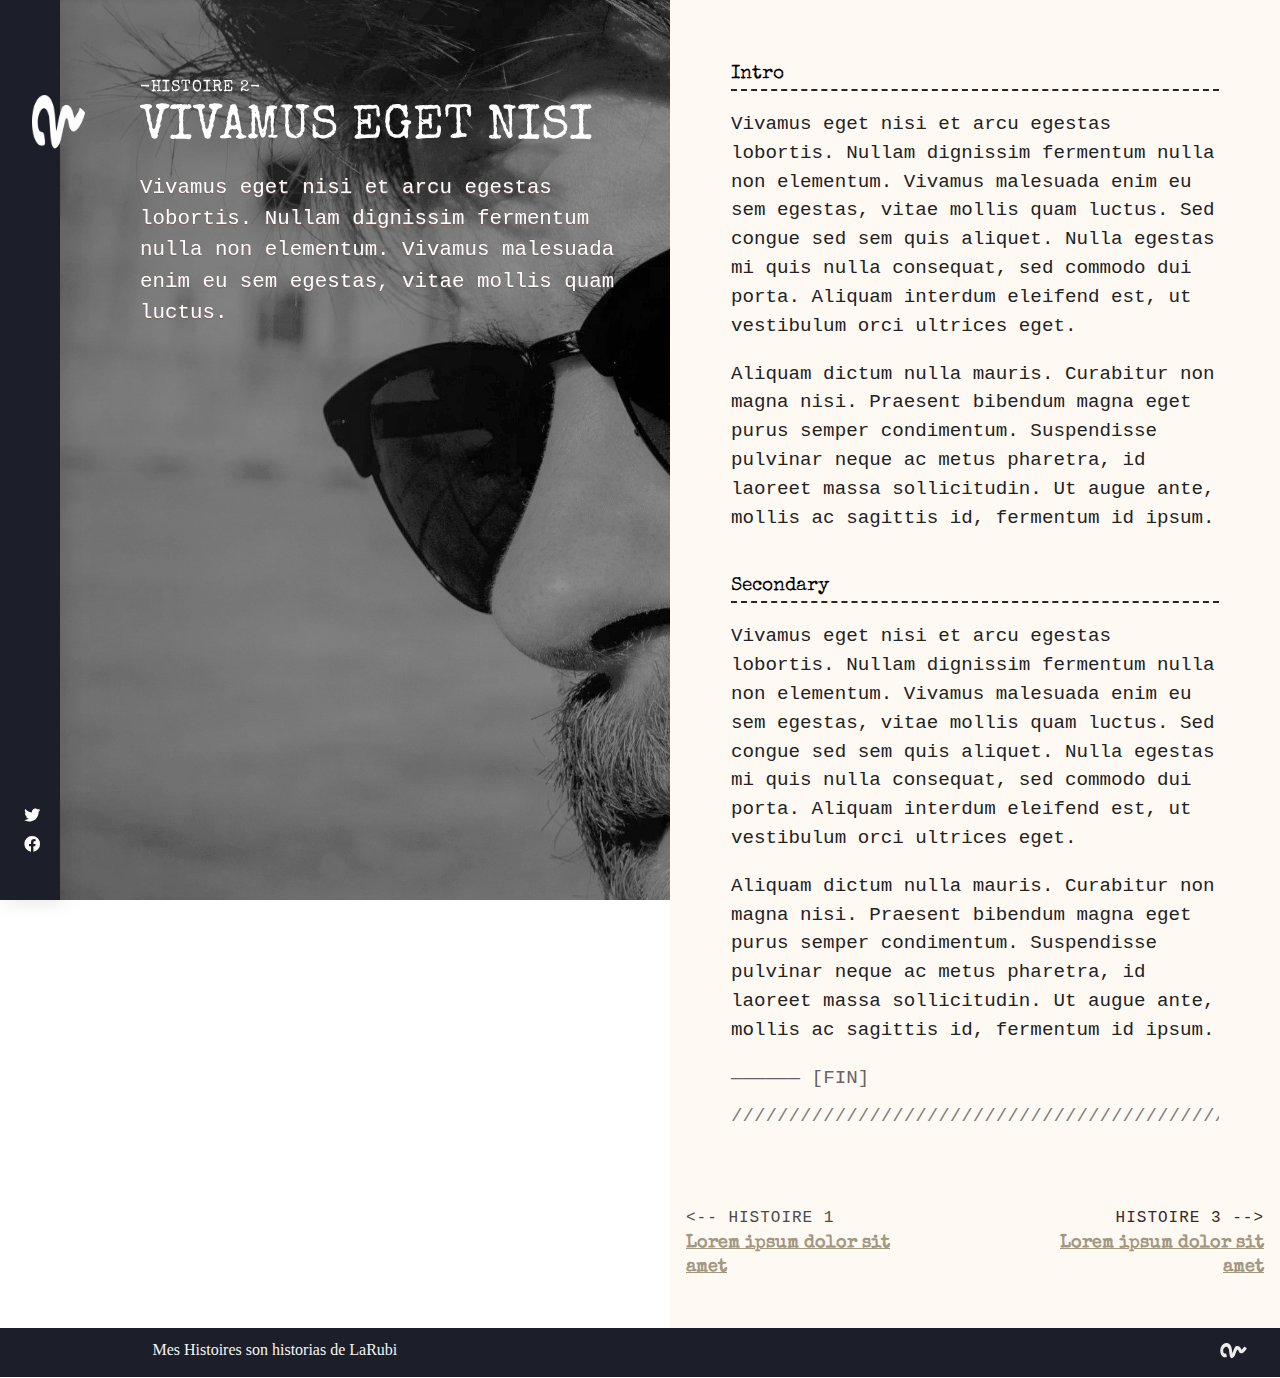
==== commit 3786bd4d: "update" ====
--- a/sheets/episodio_02.html
+++ b/sheets/episodio_02.html
@@ -6,7 +6,7 @@
       <meta name="description" content="">
       <meta name="viewport" content="width=device-width, initial-scale=1">
       <title>Vivamus eget nisi</title>
-      <link rel="stylesheet" href="assets/css/dropcast0af4.css?v6">
+      <link rel="stylesheet" href="../assets/css/secondary.css?v6">
       <link rel="author" href="humans.html">
       <link href="../use.fontawesome.com/releases/v5.0.6/css/all.css" rel="stylesheet">
       <link href="https://fonts.googleapis.com/css?family=Open+Sans|Special+Elite" rel="stylesheet">
@@ -20,31 +20,11 @@
 
   gtag('config', 'UA-24274529-2');
 </script>
-<meta name="description" content="Lorem ipsum dolor sit amet, consectetur adipiscing elit, sed do eiusmod tempor incididunt ut labore et dolore magna aliqua. Ut enim ad minim veniam, quis nostrud exercitation ullamco laboris nisi ut aliquip ex ea commodo consequat. Duis aute irure dolor in reprehenderit in voluptate velit esse cillum dolore eu fugiat nulla pariatur. Excepteur sint occaecat cupidatat non proident, sunt in culpa qui officia deserunt mollit anim id est laborum.">
-<meta name="image" content="https://cuonda.com/storage/podcasts/28/rs/image_600x600.jpg">
-<!-- Schema.org for Google -->
-<meta itemprop="name" content="Mon titre">
-<meta itemprop="description" content="Lorem ipsum dolor sit amet, consectetur adipiscing elit, sed do eiusmod tempor incididunt ut labore et dolore magna aliqua. Ut enim ad minim veniam, quis nostrud exercitation ullamco laboris nisi ut aliquip ex ea commodo consequat. Duis aute irure dolor in reprehenderit in voluptate velit esse cillum dolore eu fugiat nulla pariatur. Excepteur sint occaecat cupidatat non proident, sunt in culpa qui officia deserunt mollit anim id est laborum.">
-<meta itemprop="image" content="https://cuonda.com/storage/podcasts/28/rs/image_600x600.jpg">
-<!-- Twitter -->
-<meta name="twitter:card" content="summary">
-<meta name="twitter:title" content="Mon titre">
-<meta name="twitter:description" content="Lorem ipsum dolor sit amet, consectetur adipiscing elit, sed do eiusmod tempor incididunt ut labore et dolore magna aliqua. Ut enim ad minim veniam, quis nostrud exercitation ullamco laboris nisi ut aliquip ex ea commodo consequat. Duis aute irure dolor in reprehenderit in voluptate velit esse cillum dolore eu fugiat nulla pariatur. Excepteur sint occaecat cupidatat non proident, sunt in culpa qui officia deserunt mollit anim id est laborum.">
-<meta name="twitter:site" content="mipseudonimo">
-<meta name="twitter:creator" content="mipseudonimo">
-<!-- Open Graph general (Facebook, Pinterest & Google+) -->
-<meta name="og:title" content="Mon titre">
-<meta name="og:description" content="Lorem ipsum dolor sit amet, consectetur adipiscing elit, sed do eiusmod tempor incididunt ut labore et dolore magna aliqua. Ut enim ad minim veniam, quis nostrud exercitation ullamco laboris nisi ut aliquip ex ea commodo consequat. Duis aute irure dolor in reprehenderit in voluptate velit esse cillum dolore eu fugiat nulla pariatur. Excepteur sint occaecat cupidatat non proident, sunt in culpa qui officia deserunt mollit anim id est laborum.">
-<meta name="og:image" content="assets/images/background.jpg">
-<meta name="og:url" content="https://www.miweb.com/">
-<meta name="og:site_name" content="Mon titre">
-<meta name="og:locale" content="es_ES">
-<meta name="og:type" content="website">
     </head>
     <body class="page--detail">
       <nav>
         <div class="logo nav__logo">
-          <a href="index.html"><img src="assets/images/logo.png" alt="logo"/></a>
+          <a href="../index.html"><img src="../assets/images/logo.png" alt="logo"/></a>
         </div>
           <ul class="nav__social">
             <li><a href="https://twitter.com/meshistoires " class="nav_social__item"><i class="fab fa-twitter"></i></a></li>
@@ -77,6 +57,9 @@
 
           <p>Aliquam dictum nulla mauris. Curabitur non magna nisi. Praesent bibendum magna eget purus semper condimentum. Suspendisse pulvinar neque ac metus pharetra, id laoreet massa sollicitudin. Ut augue ante, mollis ac sagittis id, fermentum id ipsum.</p>
 
+          <span class="voz">FIN</span>
+
+
           <hr class="fin" />
           </div><a href="#" class="go-top" style="display: none;">Subir</a>
           <div class="site__navigation">
@@ -94,11 +77,11 @@
       <footer>
         <p class="footer__content">Mes Histoires son historias de LaRubi</p>
         <div class="logo footer__logo">
-          <a href="https://cuonda.com/" target="_blank"><img src="assets/images/logo-white.svg" alt="logo"/></a>
+          <a><img src="../assets/images/logo-white.svg" alt="logo"/></a>
         </div>
       </footer>
 
-      <script src="assets/js/up.js"></script>
+      <script src="../assets/js/up.js"></script>
     </body>
 
 </html>
--- a/assets/css/secondary.css
+++ b/assets/css/secondary.css
@@ -0,0 +1 @@
+@charset "UTF-8";body,footer{display:flex}.nav__social,.site__trascription ul li{list-style-type:none}.nav__item,.site__button,.site__label,.site__title{text-transform:uppercase}@keyframes buzz{50%{transform:translate(3px)}100%{transform:translate(-3px)}}@keyframes spin{from{transform:rotateZ(0)}to{transform:rotateZ(1turn)}}@keyframes shake{0%,100%,20%{transform:translateX(0)}40%,80%{transform:translateX(-2px)}60%{transform:translateX(2px)}}*{box-sizing:border-box}body,html{margin:0;padding:0;-webkit-font-smoothing:antialiased;-moz-osx-font-smoothing:grayscale}html{height:100%}body{min-height:100%;font-size:62.5%;font-family:Georgia,serif;color:#222;flex-direction:column}body.page--detail .site__title{margin-top:.5rem}.site__author,.site__label,.title,h1,h2,h3,h4,h5{font-family:'Special Elite',serif}a{text-decoration:none;color:#755351;font-weight:500}a:hover,footer .footer__links a{text-decoration:underline}footer{background-color:#1C1F2A;padding:.5rem 2rem;font-size:1rem;font-weight:300;color:#f5f5f5}footer .footer__content{width:90%;margin:5px auto}footer .footer__logo{text-align:right;align-self:center;margin-top:.5rem 0 -.5rem 0}footer .footer__links{display:block;text-align:center;margin-top:5px}footer .footer__links a{color:#c7c7c7;margin:0 5px}.go-top,.go-top:hover,.nav__item a:hover,.site__title a:hover{text-decoration:none}footer .footer__links a+a::before{content:"|";margin-right:5px}.hidden{opacity:0}.go-top{position:fixed;bottom:7rem;right:.5rem;color:#fff;background-color:rgba(0,0,0,.25);font-size:12px;padding:10px;display:none;margin:0}.nav__logo,nav{position:relative}.go-top:hover{background-color:rgba(0,0,0,.6);color:#fff}nav{background:#1C1F2A;box-shadow:5px 2px 20px 0 rgba(0,0,0,.1);display:flex}nav>*{width:50%}.nav__logo{display:block;transform:none;left:28px}.nav__logo img{width:60px;display:block}.nav__item{font-family:Georgia,serif;font-size:1.4rem;color:#222;letter-spacing:1.45px}.nav__item a{color:#222;font-weight:500}.nav__item a:hover{color:#5D6BCF}.nav__social{display:none;position:absolute;bottom:0;left:0;padding:1.5rem;font-size:1rem;line-height:1.8}.nav_social__item{color:#fff;display:block}.nav_social__item:hover{animation:shake .8s ease-in-out}.site{padding:2rem 3rem;background-image:url(../images/Enlight3.jpg);background-repeat:no-repeat;background-position:center;-ms-background-size:contain;-o-background-size:contain;-moz-background-size:contain;-webkit-background-size:contain;background-size:contain}@media only screen and (max-width:999px){.page--detail .site{padding:0;background:0 0}.page--detail .site .left{padding:2rem 3rem;height:auto;background-repeat:no-repeat;background-position:center;-ms-background-size:cover;-o-background-size:cover;-moz-background-size:cover;-webkit-background-size:cover;background-size:cover;background-image:url(../images/salto2.jpg)}.page--detail.creditos .site{background-image:url(../images/Enlight3.jpg)}.page--detail.creditos .site .right{min-height:900px}.page--detail .site .right{padding:2rem 3rem}}@media only screen and (min-width:1000px){.page--detail .site{background-image:url(../images/salto2.jpg)}.page--detail.creditos .site{background-image:url(../images/Enlight3.jpg)}}.site .site__wrapp{width:100%;max-width:550px;text-align:center}.site__title{font-size:3rem;margin-bottom:1rem;position:relative;text-align:left;color:#fff;font-weight:300}.site__title a{color:#fff}.site__author{color:#fff;font-size:1.4rem;margin:0 0 2rem;text-align:left}.site__button,.site__description{font-size:1.3rem;color:#fff;font-family:monospace}.mobile .site__subtitle,.site__button{margin-top:20px}.site__author::after{content:".-";margin-right:5px}.site__description{line-height:1.5;font-weight:200;text-align:left;z-index:1;text-shadow:0 1px 1px #7c5d5b}.site__description a{text-decoration:underline;color:#fff}.audio-player{position:fixed;bottom:0;left:0;right:0;min-width:300px;width:100%;height:100px;overflow:hidden;z-index:10000}.mobile{padding:20px;background:#8c7873;display:block}.desktop{display:none}.desktop .site__description{max-width:700px}.page--detail .site__description{max-width:550px;margin-bottom:60px;margin-top:20px}.background{width:100%;height:100%;background-image:url(../images/ruido.gif);position:absolute;z-index:-1;left:0;background-size:300%}.episode,.episode__detail,.episode__media,.last::after{position:relative}.page--detail .background{z-index:0;background-repeat:repeat}.site__button{border:2px solid #fff;padding:20px;background:0 0;display:inline-block}.site__label{font-size:1rem;font-weight:300;letter-spacing:1px;color:#fff;margin-bottom:10px}.site__label::after,.site__label::before{content:"-"}.site__subtitle{color:#fff;margin:20% 0 0;font-size:1.4rem;font-weight:300}.site__secondary_title{color:#000;margin-top:40px;font-size:1.2rem;border-bottom:2px dashed #272525}.site__trascription{font-family:monospace;font-size:1.2rem;line-height:1.5;max-width:600px;width:100%;margin:20px auto;z-index:5}.site__trascription .note,.site__trascription .voz{font-family:monospace;display:block;color:#676565;margin:5px auto;font-size:1em}.site__trascription .voz::before{content:"—————— ["}.site__trascription .voz::after{content:"]"}.site__trascription ul li p{margin:1px 0 5px}.site__trascription ul li+li::before{content:"---";display:block;margin-bottom:20px;color:#a2a193;margin-top:5px}.site__trascription ul li cite::before{content:"-.";color:#a2a193;margin-right:5px}.site__trascription .fin{width:100%;overflow:hidden;border:0}.site__trascription .fin::after{content:"//////////////////////////////////////////////////////////////////////////////////////////////////"}.site__navigation{display:flex;justify-content:space-between;margin-bottom:2rem;z-index:1}.site__navigation:hover .site__navigation_items{text-decoration:none}.site__navigation *{transition:.5s ease-out}.site__navigation .site__navigation_items{display:flex;flex-direction:column;justify-content:center;padding:1rem}.site__navigation .site__navigation_items label{text-transform:uppercase;letter-spacing:1px;margin-bottom:5px;font-size:1rem;font-family:monospace}.site__navigation .site__navigation_items h4{margin:0;font-size:1.1rem;line-height:1.5rem;font-weight:700}.episode__number,h4{font-family:'Special Elite',serif;font-weight:300}.site__navigation .site__navigation_items--right{padding-left:3.5rem;text-align:right}.site__navigation .site__navigation_items--right label{color:#392827}.site__navigation .site__navigation_items--right:hover label{color:#000}.site__navigation .site__navigation_items--left{padding-right:3.5rem}.site__navigation .site__navigation_items--left label{color:#4e4949}.site__navigation .site__navigation_items--left:hover label{color:#000}#site__bg{display:none}.last .voz{display:inline}.last::after{content:"|";display:inline-block;font-size:1.4rem;top:2px;animation-timing-function:linear;animation-iteration-count:infinite;-webkit-animation-name:blink;-webkit-animation-duration:1.5s;-webkit-animation-timing-function:linear;-webkit-animation-iteration-count:infinite}@-moz-keyframes blink{0%,100%{opacity:1}50%{opacity:0}}@-webkit-keyframes blink{0%,100%{opacity:1}50%{opacity:0}}@keyframes blink{0%,100%{opacity:1}50%{opacity:0}}.episodes{padding:20px}.episode::after{width:100%;display:inline-block;overflow:hidden;margin:20px auto;content:'=================================================================================================================================================='}.episode:nth-child(1) .episode__image{background-image:url(../images/photos/edited/1.jpg);background-size:100%}.episode:nth-child(2) .episode__image,.episode:nth-child(3) .episode__image,.episode:nth-child(4) .episode__image,.episode:nth-child(5) .episode__image{background-image:url(../images/photos/edited/podcast_generico.jpg)}.episode:hover .episode__detail:before{width:100%}.episode:hover:nth-child(1) .episode__image{background-image:url(../images/photos/original/1.jpg)}.episode:hover:nth-child(2) .episode__image,.episode:hover:nth-child(3) .episode__image,.episode:hover:nth-child(4) .episode__image,.episode:hover:nth-child(5) .episode__image{background-image:url(../images/photos/original/podcast_generico.jpg)}.episode__number{display:none;font-size:1rem;margin:5px 0;color:#909090}.episode__number::after,.episode__number::before{content:"-"}.episode__image{background-size:cover;background-position:center;width:100%;height:100%;display:block}.episode__media{float:left;margin-right:20px}.episode__detail{max-width:720px;margin:0 auto;padding:0}h4{font-size:1.2rem;margin-bottom:1rem;color:#c1c2c5}a h4{text-decoration:underline;color:#a29780}.episode__description{margin-top:0;font-size:1.1rem;line-height:1.2;font-weight:400;color:#9a9a9a;font-family:monospace}a .episode__description{color:#292C37}@media only screen and (max-width:320px){.page--detail .site{width:100%;height:428px;background-size:340%}.episode__detail{width:100%}.episode__media{width:100%;height:60px;max-width:100px}}@media only screen and (min-width:320px){.page--detail .site,.site{background-repeat:no-repeat}.left .site__title.site__title--separator:after,.right .playBtn{display:none}.site{background-position:25% 10%;-ms-background-size:cover;-o-background-size:cover;-moz-background-size:cover;-webkit-background-size:cover;background-size:cover}.page--detail .site{background-position:top left;-ms-background-size:220%;-o-background-size:220%;-moz-background-size:220%;-webkit-background-size:220%;background-size:220%}.right .episode__image{width:100px;float:left;margin:1.5rem 1rem 0 0;border-radius:2px}.site__title{font-size:2.5rem}.episode__media{width:100%;height:60px;max-width:100px}}@media only screen and (min-width:480px){.site__title{font-size:3rem}}@media only screen and (min-width:640px){.page--detail .site{background-repeat:no-repeat;background-position:top left;-ms-background-size:100%;-o-background-size:100%;-moz-background-size:100%;-webkit-background-size:100%;background-size:100%}.background{background-size:100%}}@media only screen and (max-width:999px){.creditos .background,.creditos .left{display:none}.page--detail.creditos .site{-ms-background-size:cover;-o-background-size:cover;-moz-background-size:cover;-webkit-background-size:cover;background-size:cover;height:100%}.creditos .site__trascription{color:#fff}.creditos .site__trascription .voz{color:#e2e2e1}.creditos .site__trascription cite,.creditos .site__trascription time{color:#fffbf}.creditos .site__trascription li a p{text-decoration:underline;color:#fff}}@media only screen and (min-width:1000px){.left,nav{flex-direction:column}#site__bg,nav{left:0;bottom:0}body{position:relative}nav{position:fixed;top:0;width:60px;transition:.5s}.episode,.episode__detail{width:100%}.nav__logo{top:91px}footer{padding-left:110px;margin-bottom:-1rem}footer .footer__links{display:inline-block;margin-top:0;float:right}.main{display:flex;padding-left:60px;flex-grow:1}#site__bg,.nav__social{display:block}#site__bg{position:absolute;top:0;right:0;z-index:-1}.site{padding-top:4rem;padding-left:4rem;flex:1}.page--detail .site{background-repeat:no-repeat;background-position:1% 1%;-ms-background-size:cover;-o-background-size:cover;-moz-background-size:cover;-webkit-background-size:cover;background-size:cover;background-attachment:fixed}.nav__item{font-size:.8rem;letter-spacing:2px}.nav__item a{font-weight:600}.episodes{display:flex;flex-wrap:wrap;max-width:520px;padding:3%}.episode a,.episode__number{display:block}.episode{flex-direction:row;margin-right:2rem}.episode a{padding:15px;transition:background .3s ease-in-out}.episode a:hover{text-decoration:none;background:#efefef}.episode__media{width:100%;height:140px;max-width:190px;margin:0 10px 10px 0}.page--detail .site{display:flex;padding:0 0 0 60px}.left,.right{width:50%}.left{padding-left:5rem;padding-top:5rem;display:flex;height:auto}.left .site__title.site__title--separator:after{display:block;width:100px}.left .episode__date{padding:1rem 0 2rem;color:#5D6BCF;font-weight:500;font-size:1rem}.right{display:flex;flex-direction:column;background-color:#fff9f4;position:relative}.right .episode__image{position:absolute;top:0;left:0;bottom:0;right:0;opacity:.1;-webkit-filter:grayscale(100%);filter:grayscale(100%);width:100%;margin:0;float:none;object-fit:cover}.right .site__description{font-weight:500;font-size:1rem;margin:0 5rem auto}.right .site__playbar{margin:5rem 3rem 0}.right .site__navigation{margin:2rem 0}.site__secondary_title{display:block}.audio-player{position:static}.site__fixed{position:fixed}.audio-player,.site__fixed{width:380px}.site__trascription{width:80%}.mobile{display:none}.desktop{display:block}}@media only screen and (min-width:501px) and (max-width:999px){.go-top{bottom:180px}}@media only screen and (min-width:501px){.audio-player{height:160px}}@media only screen and (min-width:1280px){.audio-player{margin-top:120px}.audio-player,.site__fixed{width:520px}}@media only screen and (min-width:1400px){.right .site__secondary_title{max-width:900px;margin:2rem auto 0}.episodes{max-width:800px;padding:4%}}@media only screen and (min-width:1600px){.left{padding-left:5rem;padding-top:5rem}.left .site__title--separator:after{position:relative;margin:0 auto}.right .site__description{max-width:60%;margin:0 auto auto}.right .site__playbar{margin:5rem 10% 0}}